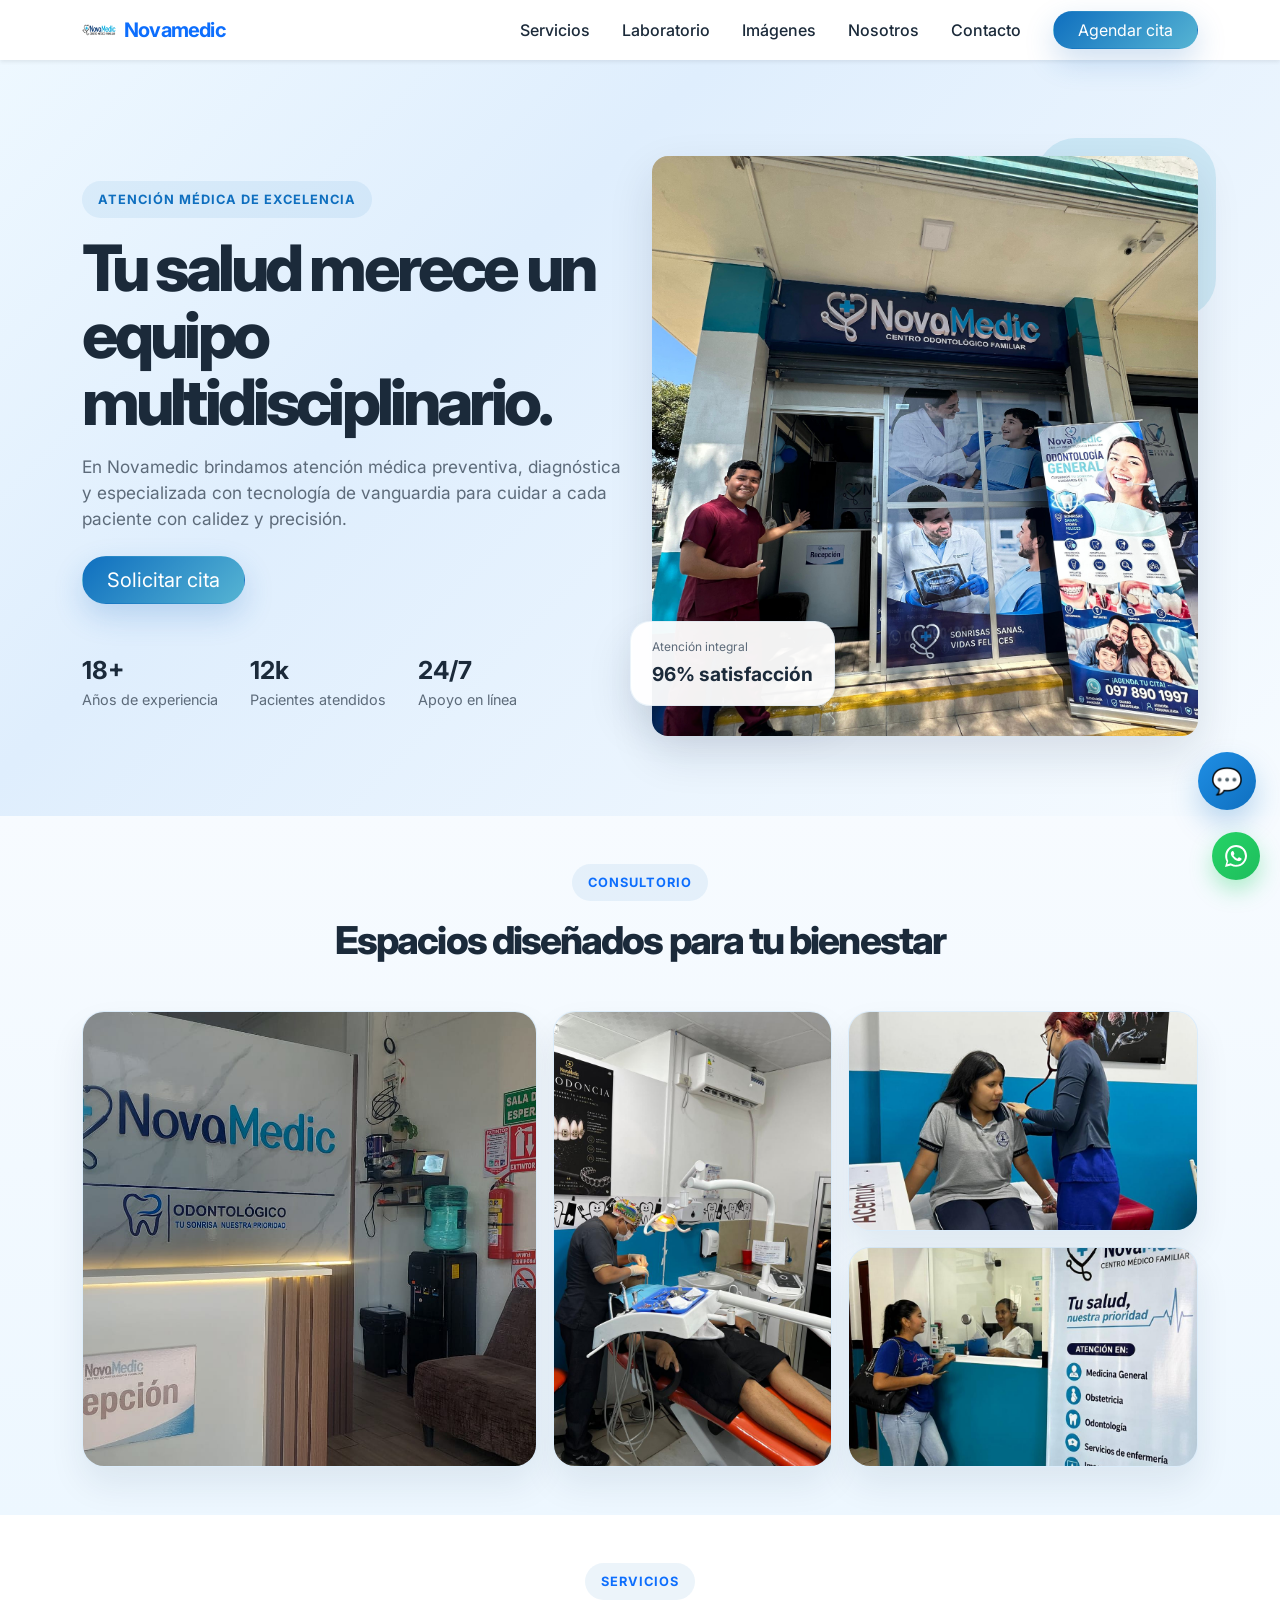
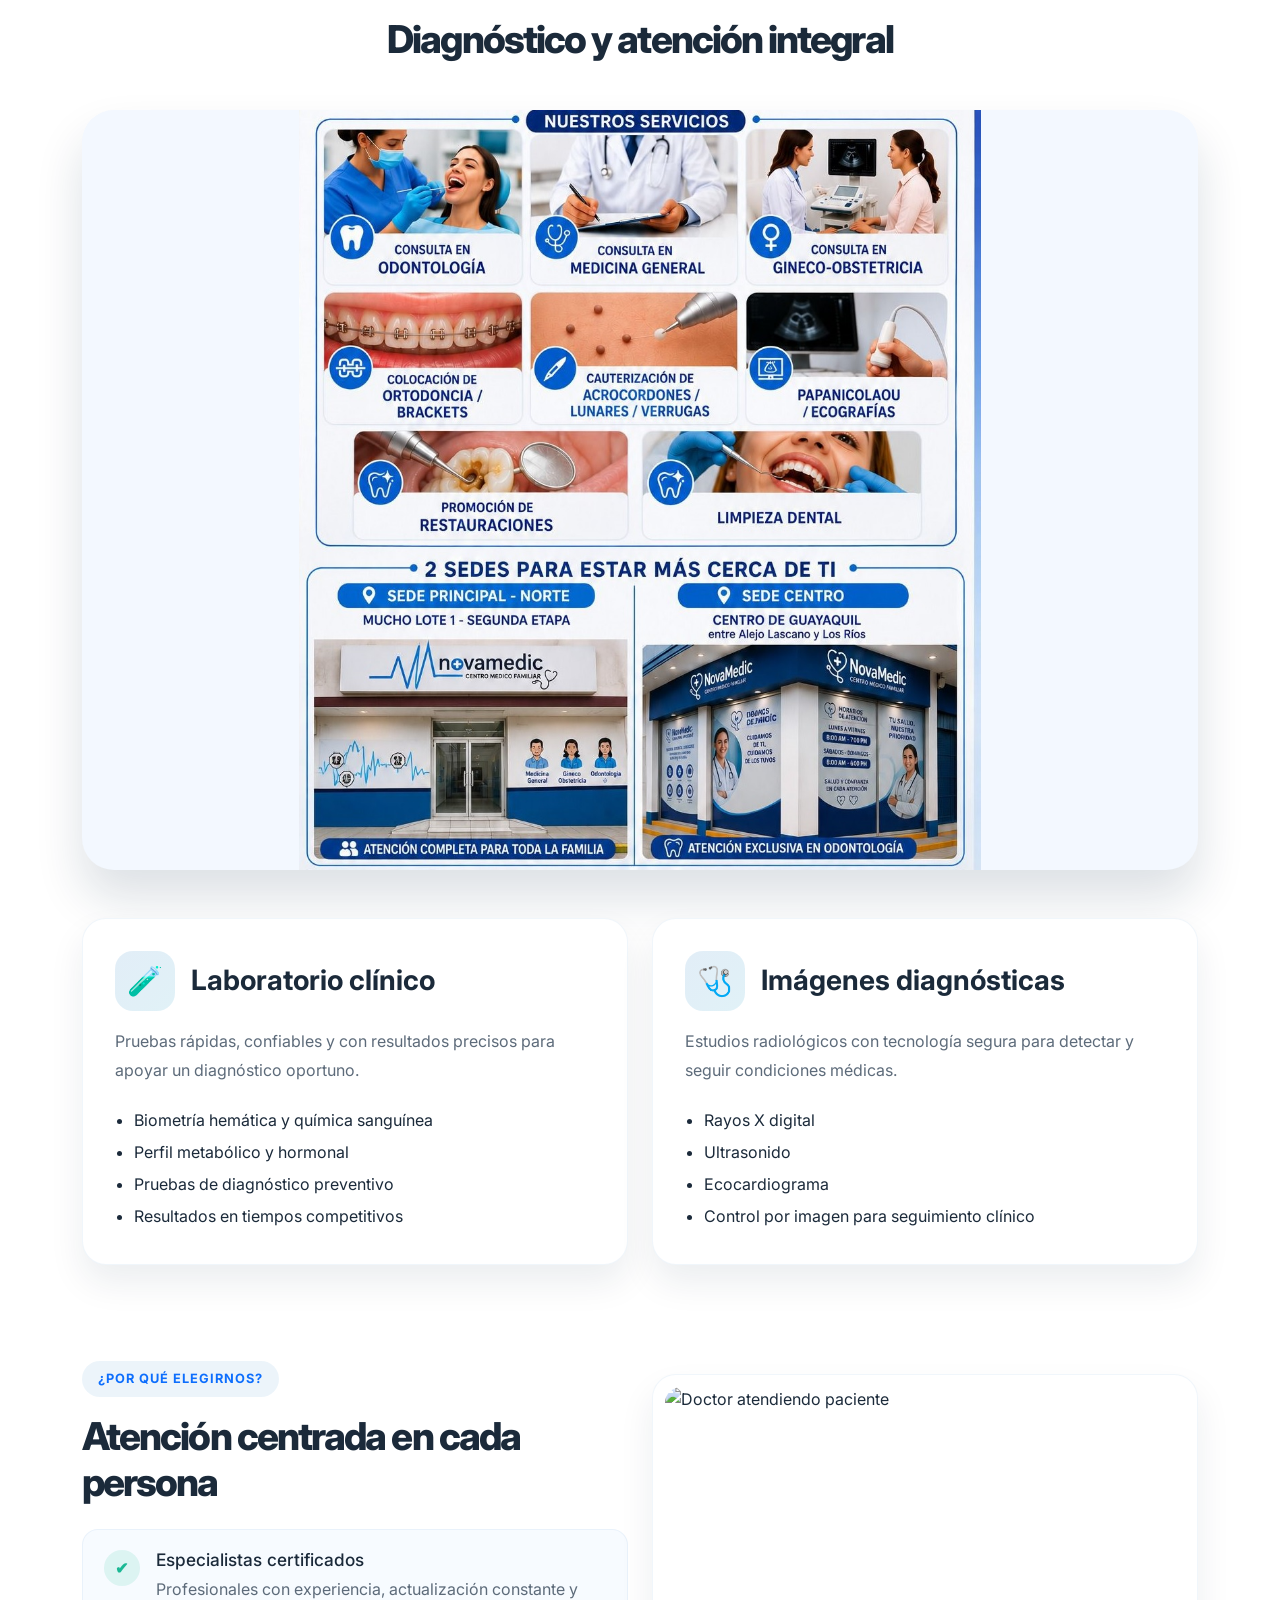
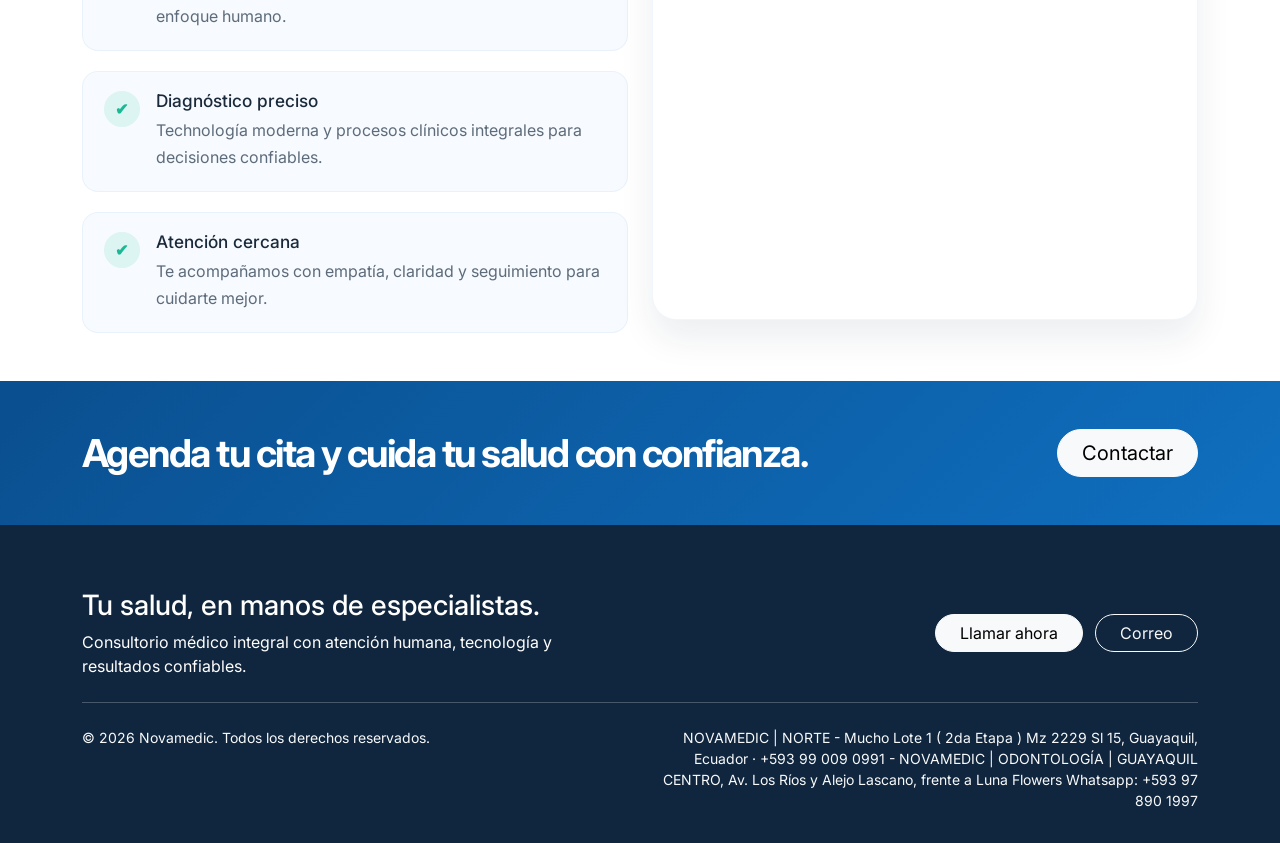
==== index.html @ 6ebd9caa "Add files via upload" ====
<!DOCTYPE html>
<html lang="es">
<head>
    <meta charset="UTF-8">
    <meta name="viewport" content="width=device-width, initial-scale=1.0">
    <title>Novamedic | Consultorio Médico Integral</title>
    <meta name="description" content="Consultorio médico con especialistas, laboratorio y servicio de imágenes.">
    <link rel="preconnect" href="https://fonts.googleapis.com">
    <link rel="preconnect" href="https://fonts.gstatic.com" crossorigin>
    <link href="https://fonts.googleapis.com/css2?family=Inter:wght@400;500;600;700;800&display=swap" rel="stylesheet">
    <link href="https://cdn.jsdelivr.net/npm/bootstrap@5.3.3/dist/css/bootstrap.min.css" rel="stylesheet">
    <link rel="stylesheet" href="static/css/styles.css">
</head>
<body>
    <nav class="navbar navbar-expand-lg navbar-light bg-white shadow-sm sticky-top">
        <div class="container">
            <a class="navbar-brand fw-bold text-primary d-flex align-items-center gap-2" href="#top">
                <img src="static/img/logo.png" alt="Logo Novamedic" class="brand-logo">
                <span>Novamedic</span>
            </a>
            <button class="navbar-toggler" type="button" data-bs-toggle="collapse" data-bs-target="#mainNav" aria-controls="mainNav" aria-expanded="false" aria-label="Toggle navigation">
                <span class="navbar-toggler-icon"></span>
            </button>
            <div class="collapse navbar-collapse" id="mainNav">
                <ul class="navbar-nav ms-auto align-items-lg-center gap-lg-3">
                    <li class="nav-item"><a class="nav-link" href="#servicios">Servicios</a></li>
                    <li class="nav-item"><a class="nav-link" href="#laboratorio">Laboratorio</a></li>
                    <li class="nav-item"><a class="nav-link" href="#imagenes">Imágenes</a></li>
                    <li class="nav-item"><a class="nav-link" href="#nosotros">Nosotros</a></li>
                    <li class="nav-item"><a class="nav-link" href="#contacto">Contacto</a></li>
                    <li class="nav-item ms-lg-2">
                        <a class="btn btn-primary rounded-pill px-4" href="#contacto">Agendar cita</a>
                    </li>
                </ul>
            </div>
        </div>
    </nav>

    <main id="top">
        <section class="hero">
            <div class="container">
                <div class="row align-items-center gy-5">
                    <div class="col-lg-6">
                        <span class="eyebrow">Atención médica de excelencia</span>
                        <h1>Tu salud merece un equipo multidisciplinario.</h1>
                        <p>
                            En Novamedic brindamos atención médica preventiva, diagnóstica y especializada con tecnología de vanguardia para cuidar a cada paciente con calidez y precisión.
                        </p>
                        <div class="d-flex flex-wrap gap-3 mt-4">
                            <a href="#contacto" class="btn btn-primary btn-lg rounded-pill px-4">Solicitar cita</a>
                        </div>
                        <div class="stats mt-5">
                            <div>
                                <strong>18+</strong>
                                <span>Años de experiencia</span>
                            </div>
                            <div>
                                <strong>12k</strong>
                                <span>Pacientes atendidos</span>
                            </div>
                            <div>
                                <strong>24/7</strong>
                                <span>Apoyo en línea</span>
                            </div>
                        </div>
                    </div>
                    <div class="col-lg-6 d-none d-lg-block">
                        <div class="hero-card">
                            <img src="static/img/clinic_hero.jpeg" alt="Consultorio médico moderno" class="img-fluid rounded-4 hero-image">
                            <div class="floating-badge">
                                <span>Atención integral</span>
                                <strong>96% satisfacción</strong>
                            </div>
                        </div>
                    </div>
                </div>
            </div>
        </section>

        <section class="gallery-section py-5 bg-light" id="nosotros">
            <div class="container">
                <div class="section-header text-center mb-5">
                    <span class="eyebrow text-primary">Consultorio</span>
                    <h2>Espacios diseñados para tu bienestar</h2>
                </div>

                <div class="photo-grid">
                    <div class="photo-item large">
                        <img src="static/img/clinic_1.jpeg" alt="Recepción del consultorio">
                    </div>
                    <div class="photo-item tall">
                        <img src="static/img/clinic_2.jpeg" alt="Sala de espera del consultorio">
                    </div>
                    <div class="photo-item">
                        <img src="static/img/clinic_3.jpeg" alt="Equipo médico moderno">
                    </div>
                    <div class="photo-item wide">
                        <img src="static/img/clinic_4.jpeg" alt="Atención al paciente en consultorio">
                    </div>
                </div>
            </div>
        </section>

        <section class="services py-5" id="servicios">
            <div class="container">
                <div class="section-header text-center mb-5">
                    <span class="eyebrow text-primary">Servicios</span>
                    <h2>Diagnóstico y atención integral</h2>
                </div>

                <div class="mb-5">
                    <img src="static/img/services.jpeg" alt="Servicios médicos" class="services-banner">
                </div>

                <div class="row g-4">
                    <div class="col-lg-6" id="laboratorio">
                        <div class="service-panel h-100">
                            <div class="d-flex align-items-center mb-3">
                                <div class="icon-box">🧪</div>
                                <h3>Laboratorio clínico</h3>
                            </div>
                            <p>Pruebas rápidas, confiables y con resultados precisos para apoyar un diagnóstico oportuno.</p>
                            <ul>
                                <li>Biometría hemática y química sanguínea</li>
                                <li>Perfil metabólico y hormonal</li>
                                <li>Pruebas de diagnóstico preventivo</li>
                                <li>Resultados en tiempos competitivos</li>
                            </ul>
                        </div>
                    </div>
                    <div class="col-lg-6" id="imagenes">
                        <div class="service-panel h-100">
                            <div class="d-flex align-items-center mb-3">
                                <div class="icon-box">🩺</div>
                                <h3>Imágenes diagnósticas</h3>
                            </div>
                            <p>Estudios radiológicos con tecnología segura para detectar y seguir condiciones médicas.</p>
                            <ul>
                                <li>Rayos X digital</li>
                                <li>Ultrasonido</li>
                                <li>Ecocardiograma</li>
                                <li>Control por imagen para seguimiento clínico</li>
                            </ul>
                        </div>
                    </div>
                </div>
            </div>
        </section>

        <section class="why-us py-5 bg-white">
            <div class="container">
                <div class="row align-items-center gy-4">
                    <div class="col-lg-6">
                        <div class="section-header mb-4">
                            <span class="eyebrow text-primary">¿Por qué elegirnos?</span>
                            <h2>Atención centrada en cada persona</h2>
                        </div>
                        <div class="feature-list">
                            <div class="feature-item">
                                <span>✔</span>
                                <div>
                                    <h4>Especialistas certificados</h4>
                                    <p>Profesionales con experiencia, actualización constante y enfoque humano.</p>
                                </div>
                            </div>
                            <div class="feature-item">
                                <span>✔</span>
                                <div>
                                    <h4>Diagnóstico preciso</h4>
                                    <p>Technología moderna y procesos clínicos integrales para decisiones confiables.</p>
                                </div>
                            </div>
                            <div class="feature-item">
                                <span>✔</span>
                                <div>
                                    <h4>Atención cercana</h4>
                                    <p>Te acompañamos con empatía, claridad y seguimiento para cuidarte mejor.</p>
                                </div>
                            </div>
                        </div>
                    </div>
                    <div class="col-lg-6">
                        <div class="info-panel">
                            <img src="https://images.unsplash.com/photo-1532938911079-1b06ac7ceec7?auto=format&fit=crop&w=900&q=80" alt="Doctor atendiendo paciente" class="img-fluid rounded-4">
                        </div>
                    </div>
                </div>
            </div>
        </section>

        <section class="cta-band py-5">
            <div class="container">
                <div class="row align-items-center g-4">
                    <div class="col-lg-8">
                        <h3>Agenda tu cita y cuida tu salud con confianza.</h3>
                    </div>
                    <div class="col-lg-4 text-lg-end">
                        <a href="mailto:contacto@medivital.com" class="btn btn-light btn-lg rounded-pill px-4">Contactar</a>
                    </div>
                </div>
            </div>
        </section>
    </main>

    <footer class="footer" id="contacto">
        <div class="container">
            <div class="row gy-4 align-items-center">
                <div class="col-lg-6">
                    <h3 class="mb-2">Tu salud, en manos de especialistas.</h3>
                    <p class="mb-0">Consultorio médico integral con atención humana, tecnología y resultados confiables.</p>
                </div>
                <div class="col-lg-6 text-lg-end">
                    <a href="tel:+593990090991" class="btn btn-light rounded-pill px-4 me-2">Llamar ahora</a>
                    <a href="mailto:contacto@medivital.com" class="btn btn-outline-light rounded-pill px-4">Correo</a>
                </div>
            </div>
            <hr class="my-4 border-light-subtle">
            <div class="row small text-light">
                <div class="col-md-6">© 2026 Novamedic. Todos los derechos reservados.</div>
                <div class="col-md-6 text-md-end">NOVAMEDIC | NORTE - Mucho Lote 1 ( 2da Etapa ) Mz 2229 Sl 15, Guayaquil, Ecuador · +593 99 009 0991   -   NOVAMEDIC | ODONTOLOGÍA | GUAYAQUIL CENTRO, Av. Los Ríos y Alejo Lascano, frente a Luna Flowers Whatsapp: +593 97 890 1997</div>
            </div>
        </div>
    </footer>

    <div class="chat-widget" id="chatWidget">
        <button class="chat-toggle" type="button" aria-label="Abrir chat" id="chatToggle">
            <span class="chat-icon">💬</span>
        </button>

        <div class="chat-panel" id="chatPanel">
            <div class="chat-header">
                <div class="chat-title-wrap">
                    <span class="chat-title">Consultas</span>
                    <span class="chat-status"><span class="status-dot"></span> Online</span>
                </div>
                <button type="button" class="chat-close" id="chatClose" aria-label="Cerrar chat">×</button>
            </div>

            <div class="chat-body">
                <div class="chat-message operator">
                    Hola, ¿en qué te podemos ayudar?
                </div>
                <div class="chat-message user">
                    Necesito una cita para odontología.
                </div>
                <div class="chat-message operator">
                    Claro, te atenderemos enseguida.
                </div>
            </div>

            <div class="chat-input-row">
                <input type="text" placeholder="Escribe tu mensaje..." aria-label="Escribe tu mensaje">
                <button type="button">Enviar</button>
            </div>
        </div>
    </div>

    <a href="https://wa.me/593990090991?text=Hola%20Novamedic%2C%20quiero%20agendar%20una%20cita" class="whatsapp-float" target="_blank" rel="noopener noreferrer" aria-label="Chat en WhatsApp">
        <svg viewBox="0 0 24 24" aria-hidden="true" focusable="false">
            <path d="M20.52 3.48A11.86 11.86 0 0 0 12.1 0C5.54 0 .19 5.35.19 11.9c0 2.1.55 4.16 1.6 5.96L0 24l6.34-1.66A11.92 11.92 0 0 0 12.1 23.8c6.56 0 11.91-5.35 11.91-11.9 0-3.18-1.24-6.17-3.49-8.42ZM12.1 21.7c-1.9 0-3.76-.51-5.38-1.48l-.38-.22-3.76.98 1-3.65-.25-.38A9.7 9.7 0 0 1 2.45 11.9c0-5.38 4.38-9.75 9.65-9.75A9.75 9.75 0 0 1 21.8 11.9c0 5.37-4.37 9.75-9.7 9.75Zm5.33-7.29c-.29-.15-1.7-.84-1.96-.94-.26-.1-.45-.15-.64.15-.19.29-.73.94-.9 1.13-.16.19-.33.21-.62.07-.29-.15-1.22-.45-2.34-1.44-.86-.77-1.44-1.72-1.61-2.01-.17-.29-.02-.45.13-.59.13-.13.29-.33.44-.5.15-.16.2-.28.3-.47.1-.19.05-.36-.02-.5-.07-.15-.64-1.55-.88-2.12-.23-.56-.47-.49-.64-.5l-.55-.01c-.19 0-.5.07-.76.36-.26.29-1 1-1 2.44s1.03 2.82 1.17 3.02c.14.19 2.02 3.09 4.9 4.34.68.29 1.22.47 1.64.6.69.22 1.32.19 1.82.11.56-.08 1.7-.69 1.94-1.35.24-.66.24-1.23.17-1.35-.07-.12-.26-.19-.55-.34Z"/>
        </svg>
    </a>

    <script src="https://cdn.jsdelivr.net/npm/bootstrap@5.3.3/dist/js/bootstrap.bundle.min.js"></script>
    <script>
        const toggle = document.getElementById('chatToggle');
        const panel = document.getElementById('chatPanel');
        const closeBtn = document.getElementById('chatClose');

        toggle.addEventListener('click', () => {
            panel.classList.toggle('open');
        });

        closeBtn.addEventListener('click', () => {
            panel.classList.remove('open');
        });
    </script>
</body>
</html>
---- static/css/styles.css ----
:root {
    --primary: #0f6fbf;
    --primary-dark: #0a4f8f;
    --secondary: #ecf6ff;
    --accent: #56b4d3;
    --text: #1b2a3a;
    --muted: #5d6b7a;
    --light: #f5f9ff;
    --success: #1ab894;
    --shadow: 0 18px 45px rgba(20, 36, 55, 0.12);
}

* {
    font-family: 'Inter', sans-serif;
}

html {
    scroll-behavior: smooth;
}

body {
    color: var(--text);
    background: #ffffff;
}

img {
    max-width: 100%;
    display: block;
}

.navbar {
    background-color: rgba(255, 255, 255, 0.95) !important;
    backdrop-filter: blur(12px);
}

.brand-mark {
    display: inline-flex;
    justify-content: center;
    align-items: center;
    width: 2.2rem;
    height: 2.2rem;
    border-radius: 50%;
    background: linear-gradient(135deg, var(--primary), var(--accent));
    color: white;
    font-weight: 800;
    margin-right: 0.5rem;
}

.navbar-brand {
    letter-spacing: -0.04em;
}

.brand-logo {
    width: 34px;
    height: 34px;
    object-fit: contain;
    display: block;
}

.nav-link {
    color: var(--text) !important;
    font-weight: 500;
}

.btn-primary {
    background: linear-gradient(135deg, var(--primary), var(--accent));
    border-color: transparent;
    box-shadow: 0 12px 30px rgba(31, 110, 191, 0.22);
}

.btn-primary:hover {
    background: linear-gradient(135deg, var(--primary-dark), var(--primary));
    border-color: transparent;
}

.hero {
    background: linear-gradient(135deg, #eef8ff 0%, #dfeefd 35%, #f6fbff 100%);
    padding: 6rem 0 5rem;
}

.hero h1 {
    font-weight: 800;
    letter-spacing: -0.06em;
    font-size: clamp(2.5rem, 5vw, 4.5rem);
    line-height: 1.05;
    margin-bottom: 1.2rem;
}

.hero p {
    font-size: 1.08rem;
    color: var(--muted);
    max-width: 560px;
}

.eyebrow {
    display: inline-block;
    background: rgba(15, 111, 191, 0.08);
    color: var(--primary);
    border-radius: 999px;
    padding: 0.55rem 1rem;
    font-size: 0.8rem;
    font-weight: 700;
    letter-spacing: 0.08em;
    text-transform: uppercase;
    margin-bottom: 1rem;
}

.stats {
    display: flex;
    gap: 2rem;
    flex-wrap: wrap;
}

.stats div {
    display: flex;
    flex-direction: column;
    min-width: 120px;
}

.stats strong {
    font-size: 1.55rem;
    color: var(--text);
}

.stats span {
    color: var(--muted);
    font-size: 0.9rem;
}

.hero-card {
    position: relative;
    max-width: 560px;
    margin-left: auto;
}

.hero-card::before {
    content: "";
    position: absolute;
    inset: -18px -18px auto auto;
    width: 180px;
    height: 180px;
    border-radius: 40px;
    background: rgba(86, 180, 211, 0.20);
    z-index: 0;
}

.hero-empty {
    min-height: 420px;
    border-radius: 32px;
    background: linear-gradient(135deg, rgba(15,111,191,0.08), rgba(86,180,211,0.12));
    border: 1px solid rgba(15,111,191,0.08);
}

.hero-image {
    position: relative;
    z-index: 1;
    width: 100%;
    height: 580px;
    object-fit: cover;
    border-radius: 32px;
    box-shadow: var(--shadow);
}

.floating-badge {
    position: absolute;
    left: -22px;
    bottom: 30px;
    background: rgba(255, 255, 255, 0.95);
    border: 1px solid rgba(15, 111, 191, 0.08);
    border-radius: 20px;
    padding: 1rem 1.3rem;
    box-shadow: var(--shadow);
    z-index: 2;
}

.floating-badge span {
    display: block;
    color: var(--muted);
    font-size: 0.75rem;
    margin-bottom: 0.25rem;
}

.floating-badge strong {
    color: var(--text);
    font-size: 1.2rem;
}

.section-header h2 {
    font-size: clamp(2rem, 3vw, 3rem);
    font-weight: 800;
    letter-spacing: -0.05em;
    margin-bottom: 0;
}

.specialist-card,
.service-panel,
.info-panel {
    background: #fff;
    border-radius: 24px;
    overflow: hidden;
    box-shadow: 0 18px 35px rgba(15, 40, 70, 0.08);
    border: 1px solid rgba(15, 111, 191, 0.06);
}

.specialist-card img {
    width: 100%;
    height: 250px;
    object-fit: cover;
}

.card-body {
    padding: 1.35rem 1.25rem 1.5rem;
}

.tag {
    display: inline-block;
    background: rgba(15, 111, 191, 0.08);
    color: var(--primary-dark);
    border-radius: 999px;
    padding: 0.4rem 0.7rem;
    font-size: 0.75rem;
    font-weight: 700;
}

.specialist-card h4 {
    font-size: 1.3rem;
    margin: 0.9rem 0 0.4rem;
}

.specialist-card p {
    color: var(--muted);
    margin-bottom: 0;
    line-height: 1.7;
}

.gallery-section {
    background: linear-gradient(180deg, #f7fbff 0%, #edf7ff 100%);
}

.photo-grid {
    display: grid;
    grid-template-columns: 1.3fr 0.8fr 1fr;
    grid-auto-rows: 220px;
    gap: 1rem;
}

.photo-item {
    overflow: hidden;
    border-radius: 22px;
    box-shadow: 0 18px 35px rgba(15, 40, 70, 0.08);
    border: 1px solid rgba(15, 111, 191, 0.06);
    background: #eaf5ff;
}

.photo-item img {
    width: 100%;
    height: 100%;
    object-fit: cover;
    transition: transform 0.35s ease;
}

.photo-item:hover img {
    transform: scale(1.04);
}

.photo-item.large {
    grid-column: 1 / 2;
    grid-row: 1 / 3;
}

.photo-item.tall {
    grid-column: 2 / 3;
    grid-row: 1 / 3;
}

.photo-item.wide {
    grid-column: 3 / 4;
    grid-row: 1 / 2;
}

.photo-item:not(.large):not(.tall):not(.wide) {
    grid-column: 3 / 4;
    grid-row: 2 / 3;
}

.services {
    background: #ffffff;
}

.services-banner {
    width: 100%;
    max-height: 760px;
    object-fit: contain;
    border-radius: 32px;
    background: #f3f8ff;
    box-shadow: 0 28px 48px rgba(15, 40, 70, 0.14);
    margin: 0 auto 2rem;
    display: block;
}

.service-panel {
    padding: 2rem;
}

.icon-box {
    display: inline-flex;
    align-items: center;
    justify-content: center;
    width: 60px;
    height: 60px;
    background: linear-gradient(135deg, rgba(15,111,191,0.12), rgba(86,180,211,0.18));
    border-radius: 18px;
    font-size: 1.8rem;
    margin-right: 1rem;
}

.service-panel h3 {
    margin: 0;
    font-weight: 700;
}

.service-panel p {
    color: var(--muted);
    line-height: 1.8;
    margin: 1rem 0 1.2rem;
}

.service-panel ul {
    padding-left: 1.2rem;
    margin: 0;
    color: var(--text);
    line-height: 2;
}

.feature-list {
    display: grid;
    gap: 1.25rem;
}

.feature-item {
    display: flex;
    align-items: flex-start;
    gap: 1rem;
    padding: 1.2rem 1.3rem;
    border-radius: 16px;
    background: #f7fbff;
    border: 1px solid rgba(15,111,191,0.06);
}

.feature-item span {
    display: inline-flex;
    align-items: center;
    justify-content: center;
    width: 36px;
    height: 36px;
    min-width: 36px;
    border-radius: 50%;
    background: rgba(26, 184, 148, 0.12);
    color: var(--success);
    font-weight: 800;
}

.feature-item h4 {
    margin: 0 0 0.35rem;
    font-size: 1.08rem;
}

.feature-item p {
    margin: 0;
    color: var(--muted);
    line-height: 1.7;
}

.info-panel {
    padding: 0.75rem;
}

.info-panel img {
    width: 100%;
    height: 520px;
    object-fit: cover;
    border-radius: 22px;
}

.cta-band {
    background: linear-gradient(135deg, var(--primary-dark), var(--primary));
    color: white;
}

.cta-band h3 {
    margin: 0;
    font-weight: 700;
    letter-spacing: -0.04em;
    font-size: clamp(1.8rem, 3vw, 2.6rem);
}

.footer {
    background: #10263e;
    color: white;
    padding: 4rem 0 2rem;
}

.chat-widget {
    position: fixed;
    right: 24px;
    bottom: 90px;
    z-index: 9998;
    display: flex;
    flex-direction: column;
    align-items: flex-end;
    gap: 10px;
}

.chat-toggle {
    width: 58px;
    height: 58px;
    border: none;
    border-radius: 50%;
    background: linear-gradient(135deg, #1f8fe5, #0f6fbf);
    box-shadow: 0 14px 28px rgba(15, 111, 191, 0.25);
    color: white;
    font-size: 1.6rem;
    display: flex;
    align-items: center;
    justify-content: center;
    cursor: pointer;
}

.chat-icon {
    line-height: 1;
}

.chat-panel {
    width: 310px;
    background: #f3f8ff;
    border-radius: 22px 22px 0 22px;
    overflow: hidden;
    box-shadow: 0 20px 40px rgba(25, 52, 78, 0.18);
    border: 1px solid rgba(15, 111, 191, 0.09);
    display: none;
}

.chat-panel.open {
    display: block;
}

.chat-header {
    background: linear-gradient(135deg, #0f6fbf, #2b8fe2);
    color: white;
    display: flex;
    justify-content: space-between;
    align-items: center;
    padding: 14px 16px;
}

.chat-title-wrap {
    display: flex;
    flex-direction: column;
    gap: 2px;
}

.chat-title {
    font-weight: 700;
    font-size: 1.05rem;
}

.chat-status {
    font-size: 0.75rem;
    display: flex;
    align-items: center;
    gap: 6px;
    opacity: 0.92;
}

.status-dot {
    width: 8px;
    height: 8px;
    border-radius: 50%;
    background: #28d17c;
    display: inline-block;
}

.chat-close {
    border: none;
    background: transparent;
    color: white;
    font-size: 1.6rem;
    line-height: 1;
    padding: 0;
    cursor: pointer;
}

.chat-body {
    padding: 16px;
    background: #edf6ff;
    display: flex;
    flex-direction: column;
    gap: 10px;
    min-height: 180px;
}

.chat-message {
    max-width: 80%;
    padding: 10px 12px;
    border-radius: 12px;
    font-size: 0.9rem;
    line-height: 1.45;
}

.chat-message.operator {
    background: #dfeeff;
    color: var(--text);
    align-self: flex-start;
    border-top-left-radius: 4px;
}

.chat-message.user {
    background: #1a7ed8;
    color: white;
    align-self: flex-end;
    border-top-right-radius: 4px;
}

.chat-input-row {
    display: flex;
    align-items: center;
    gap: 8px;
    padding: 12px 14px 14px;
    background: white;
    border-top: 1px solid rgba(15, 111, 191, 0.08);
}

.chat-input-row input {
    flex: 1;
    border: 1px solid #dfeaf9;
    background: #f8fbff;
    border-radius: 999px;
    padding: 10px 12px;
    font-size: 0.9rem;
    outline: none;
}

.chat-input-row button {
    border: none;
    border-radius: 999px;
    background: linear-gradient(135deg, #0f6fbf, #4bb6f5);
    color: white;
    padding: 9px 14px;
    font-size: 0.85rem;
    font-weight: 600;
}

.whatsapp-float {
    position: fixed;
    right: 20px;
    bottom: 20px;
    z-index: 9999;
    width: 48px;
    height: 48px;
    display: inline-flex;
    align-items: center;
    justify-content: center;
    background: linear-gradient(135deg, #25d366, #1ebe5d);
    color: #fff;
    border-radius: 50%;
    box-shadow: 0 10px 22px rgba(37, 211, 102, 0.35);
    transition: transform 0.2s ease, box-shadow 0.2s ease;
}

.whatsapp-float:hover {
    transform: translateY(-2px) scale(1.02);
    box-shadow: 0 14px 30px rgba(37, 211, 102, 0.45);
}

.whatsapp-float svg {
    width: 22px;
    height: 22px;
    fill: currentColor;
}

@media (max-width: 991px) {
    .hero {
        padding-top: 4.5rem;
    }

    .hero-image {
        height: 420px;
    }

    .photo-grid {
        grid-template-columns: 1fr 1fr;
        grid-auto-rows: 220px;
    }

    .photo-item.large,
    .photo-item.tall,
    .photo-item.wide,
    .photo-item:not(.large):not(.tall):not(.wide) {
        grid-column: auto;
        grid-row: auto;
    }
}

@media (max-width: 576px) {
    .hero {
        padding: 4rem 0 3rem;
    }

    .stats {
        gap: 1rem;
    }

    .service-panel,
    .card-body {
        padding-left: 1rem;
        padding-right: 1rem;
    }

    .photo-grid {
        grid-template-columns: 1fr;
        grid-auto-rows: 240px;
    }

    .chat-widget {
        right: 16px;
        bottom: 78px;
    }

    .chat-panel {
        width: min(84vw, 290px);
    }

    .whatsapp-float {
        width: 44px;
        height: 44px;
        right: 16px;
        bottom: 16px;
    }
}
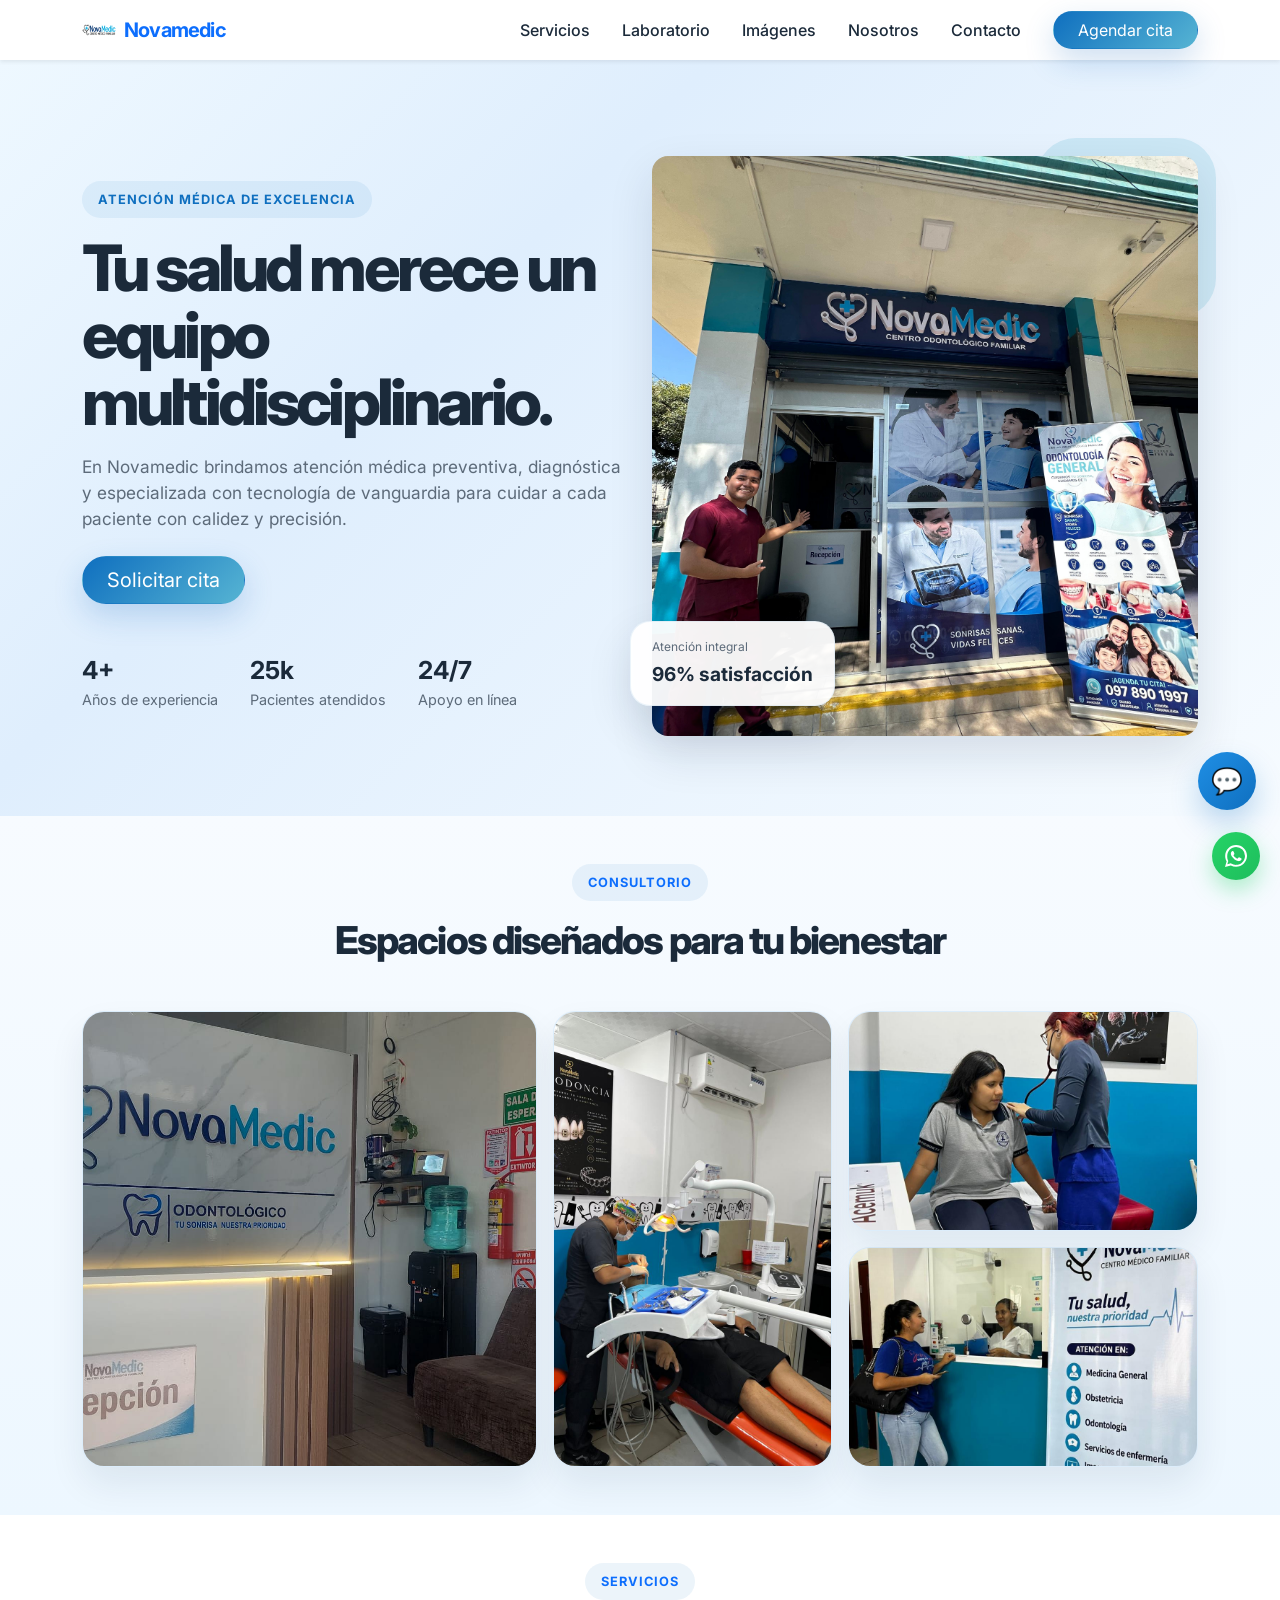
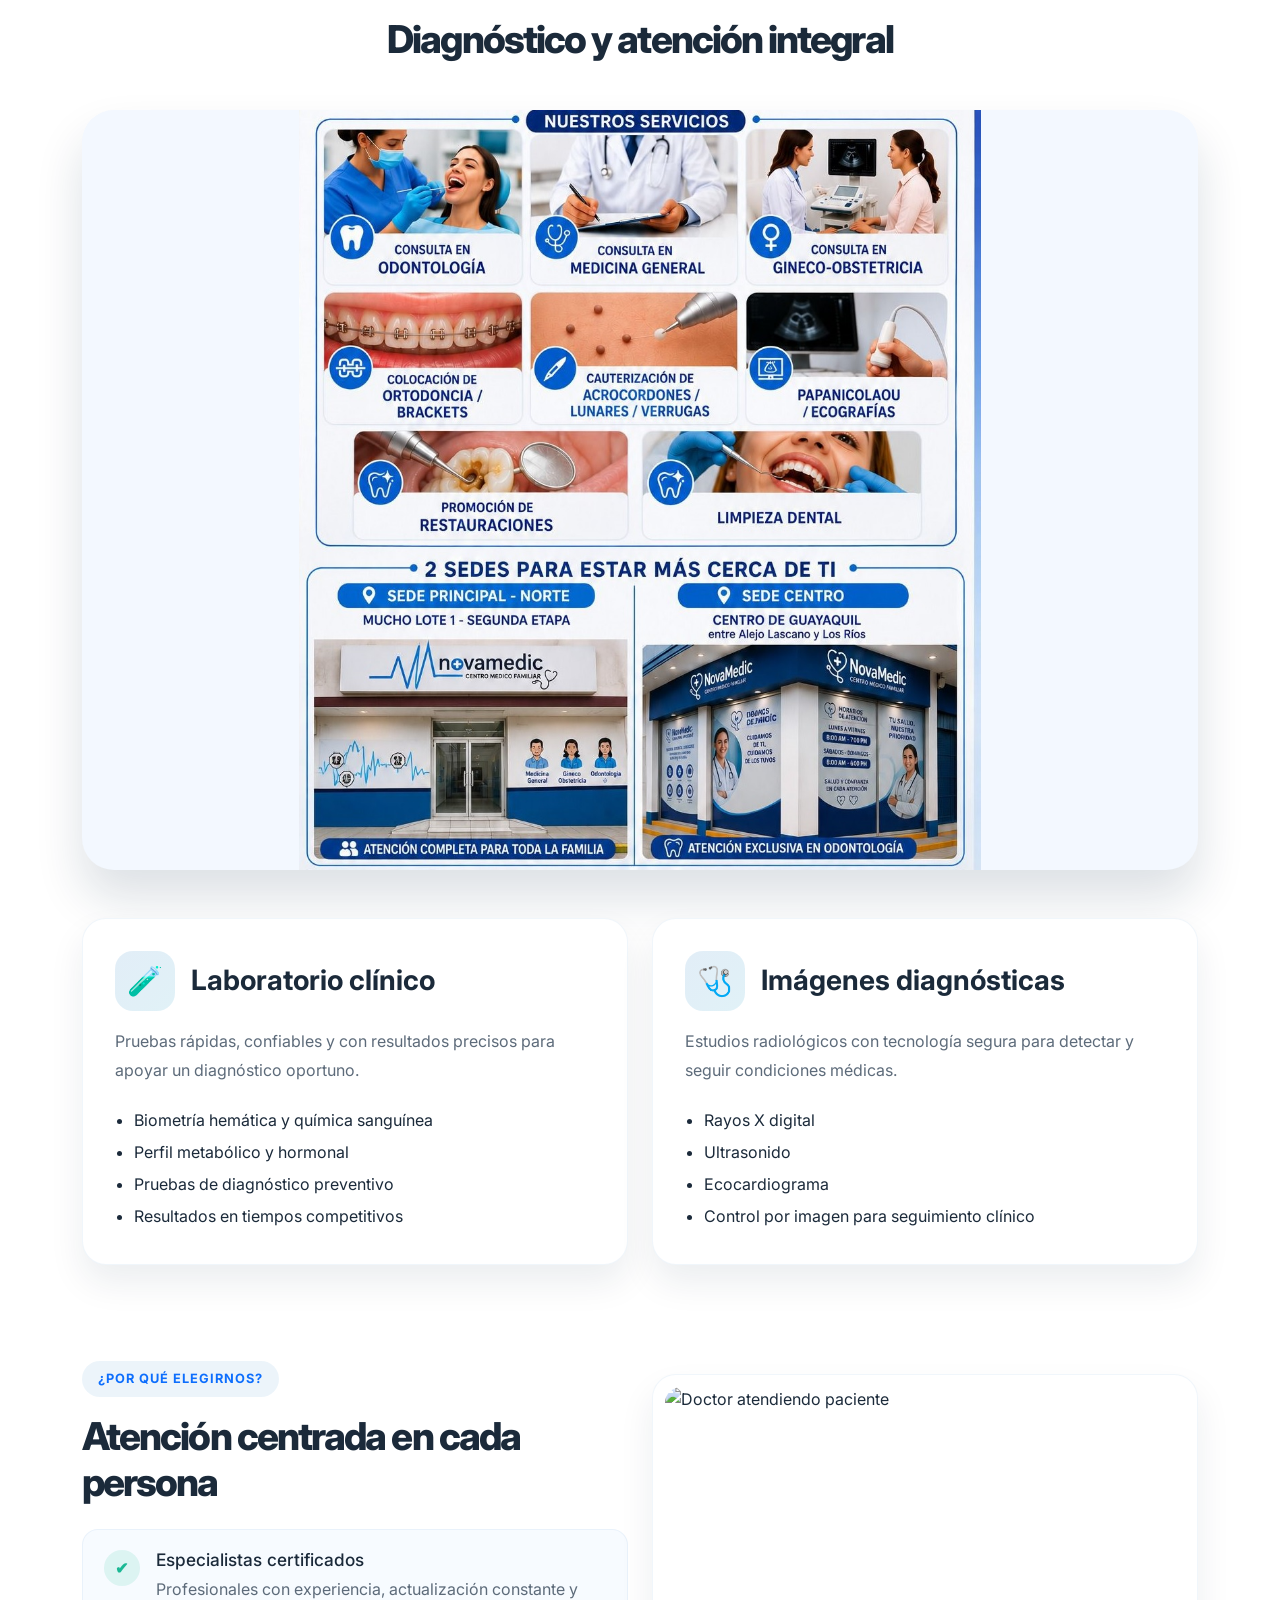
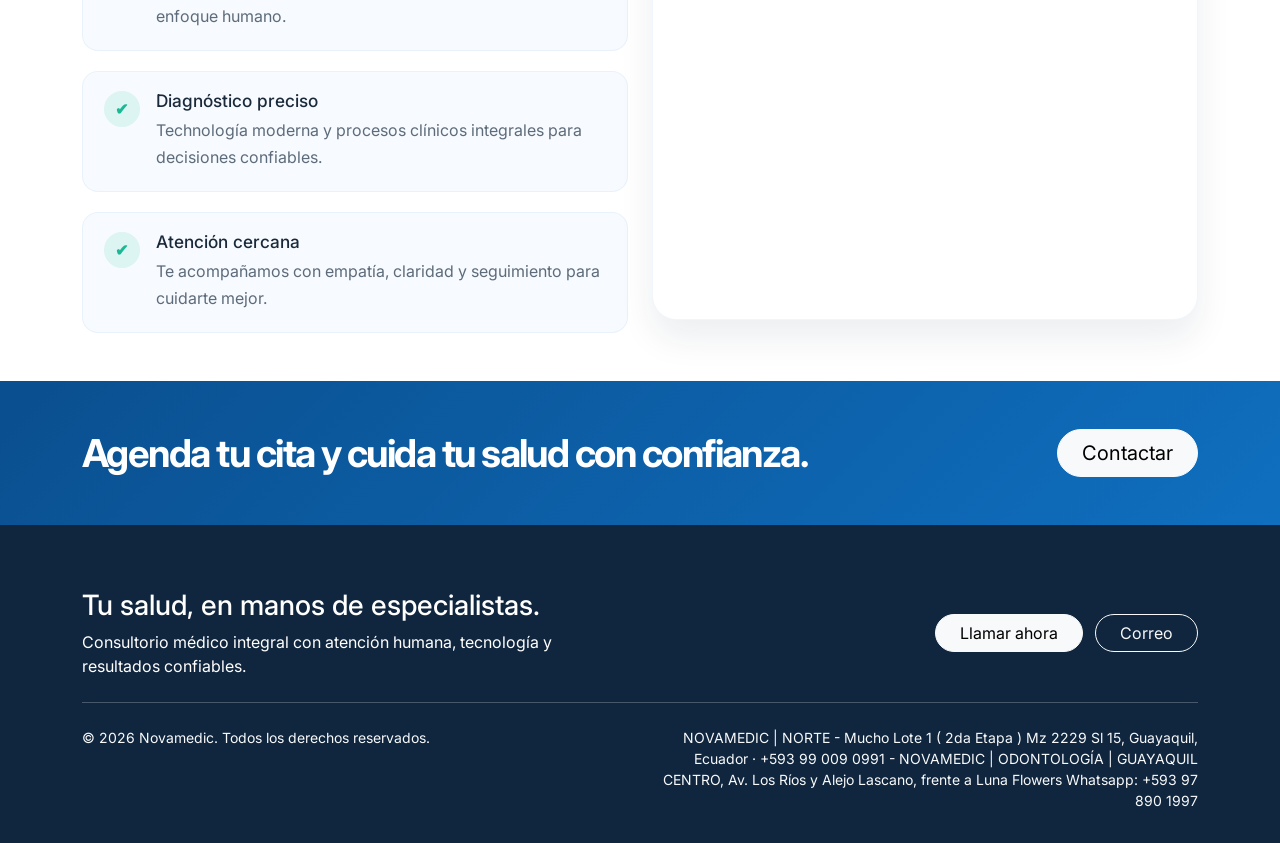
==== commit 4c6b8d19: "Add files via upload" ====
--- a/index.html
+++ b/index.html
@@ -51,11 +51,11 @@
                         </div>
                         <div class="stats mt-5">
                             <div>
-                                <strong>18+</strong>
+                                <strong>4+</strong>
                                 <span>Años de experiencia</span>
                             </div>
                             <div>
-                                <strong>12k</strong>
+                                <strong>25k</strong>
                                 <span>Pacientes atendidos</span>
                             </div>
                             <div>
